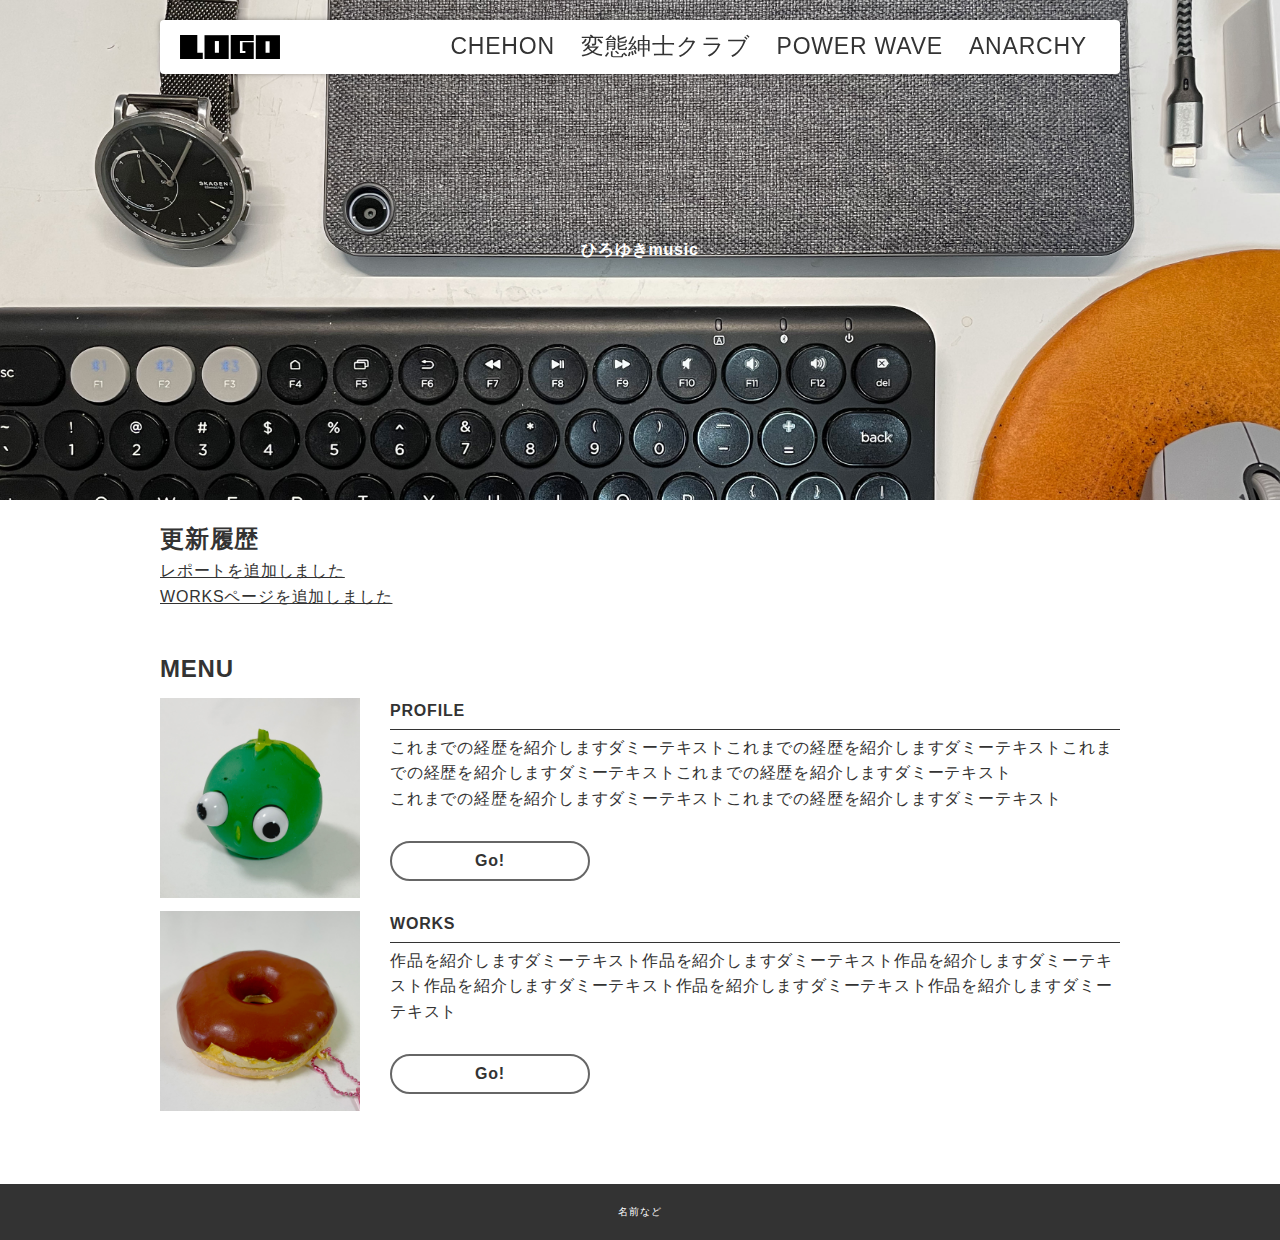
==== index.html @ 75f78163 "タイトル変える" ====
<!DOCTYPE html>
<html lang="ja">
  <head>
    <meta charset="UTF-8" />
    <meta http-equiv="X-UA-Compatible" content="IE=edge" />
    <meta name="viewport" content="width=device-width, initial-scale=1.0" />
    <link rel="stylesheet" href="./css/style.css" />

    <!-- cdnからjquery読み込み -->
    <script
      src="https://code.jquery.com/jquery-3.6.0.js"
      integrity="sha256-H+K7U5CnXl1h5ywQfKtSj8PCmoN9aaq30gDh27Xc0jk="
      crossorigin="anonymous"
    ></script>
    
    <script src="./js/main.js"></script>
    <title>トップページ</title>
  </head>
  <body>
    <header>
      <div class="inner">
        <div id="menu_btn"></div>
        <p id="header_logo">
          <a href="./index.html"><img src="./images/logo.svg" alt="" /></a>
        </p>
        <ul id="global_menu">
          <li><a href="./profile.html">CHEHON</a></li>
          <li><a href="./works.html">変態紳士クラブ</a></li>
          <li><a href="./slide.html">POWER WAVE</a></li>
          <li><a href="./report.html">ANARCHY</a></li>
        </ul>
      </div>
    </header>

    <div class="top_eye_catch"> ひろゆきmusic</div>

    <div class="contents">
      <section class="sec">
        <h2>更新履歴</h2>
        <ul>
          <li><a href="./report.html">レポートを追加しました</a></li>
          <li><a href="./works.html">WORKSページを追加しました</a></li>
        </ul>
      </section>

      <section class="sec">
        <h2>MENU</h2>
        <div class="link_menu">
          <div class="each_link">
            <div class="link_pic">
              <img src="./images/toy01.jpg" />
            </div>
            <div class="link_txt">
              <p class="link_title">PROFILE</p>
              <div>
                これまでの経歴を紹介しますダミーテキストこれまでの経歴を紹介しますダミーテキストこれまでの経歴を紹介しますダミーテキストこれまでの経歴を紹介しますダミーテキスト<br />
                これまでの経歴を紹介しますダミーテキストこれまでの経歴を紹介しますダミーテキスト
              </div>
              <a class="link_btn" href="./profile.html">Go!</a>
            </div>
          </div>

          <div class="each_link">
            <div class="link_pic">
              <img src="./images/toy02.jpg" />
            </div>
            <div class="link_txt">
              <p class="link_title">WORKS</p>
              <div>
                作品を紹介しますダミーテキスト作品を紹介しますダミーテキスト作品を紹介しますダミーテキスト作品を紹介しますダミーテキスト作品を紹介しますダミーテキスト作品を紹介しますダミーテキスト
              </div>
              <a class="link_btn" href="./works.html">Go!</a>
            </div>
          </div>
        </div>
      </section>
    </div>

    <footer>名前など</footer>
  </body>
</html>
---- css/style.css ----
@charset "UTF-8";
/*======================================================
基本 全体の設定
======================================================*/
* {
  box-sizing: border-box;
  margin: 0;
  padding: 0;
}

html,
body {
  height: 100%;
  font-feature-settings: "palt";
  background-color: #fff;
  position: relative;
}

body {
  font-size: 16px;
  line-height: 1.6;
  font-family: "游ゴシック体", YuGothic, "游ゴシック", "Yu Gothic", "ヒラギノ角ゴ ProN W3", "Hiragino Kaku Gothic ProN", "メイリオ", Meiryo, sans-serif;
  color: #333333;
  letter-spacing: 0.05em;
}

a {
  color: inherit;
  transition: 0.3s all;/* 値が変わった場合、0.3秒かけて変化する */
}

/* a:hoverはマウスオーバーしたときのセレクタ */
a:hover {
  opacity: 0.7;
}

/* 画像は親要素からはみ出さないように最大幅を100%に */
img {
  max-width: 100%;
  height: auto;
}

/* リストの先頭に・がつかないように */
li {
  list-style: none;
}

@media (min-width: 901px) {
  .sp_only {
    display: none !important;
  }
}

@media (max-width: 900px) {
  .pc_only {
    display: none !important;
  }
}




/*======================================================
header
======================================================*/
header {
  position: fixed;/* position: fixedにするとスクロールしても同じ位置に表示される */
  z-index: 2; /* z-indexはレイヤーの前後関係。数字が大きくなるほど手前 */
  max-width: 1000px;/* max-widthは最大幅 ウィンドウが小さくなればそれに合わせてせまくなる */
  top: 0;
  left: 0;
  right: 0;
  margin: auto;
}

header a {
  display: block;
  text-decoration: none;/* a要素にもともと付く下線をなしに */
}

header .inner {
  background-color: #fff;
  position: relative;
  display: flex;
  justify-content: space-between;
  padding: 15px 20px;
  box-shadow: 0px 0px 5px rgba(0, 0, 0, 0.35);
  border-radius: 4px;
  margin: 20px;
}

/* ロゴ */
#header_logo img {
  display: block;
  width: 100px;
}

/* メニュー */
#global_menu {
  display: flex;
  font-size: 23px;
  position: relative;
}



#global_menu a {
  padding: 0px 13px;
  line-height: 1;
  position: relative;
}

#global_menu li {
  position: relative;
}

#global_menu li.current::before {
  content: "";
  bottom: 2px;
  position: absolute;
  width: 100%;
  height: 10px;
  background-color: #ccc;
}

#menu_btn{
  position: absolute;
  width: 40px;
  height: 40px;
  border-radius: 20px;
  right: 10px;
  top: 7px;
  background-color: #ccc;
  z-index: 30;
  cursor: pointer;
  display: none;
}

/* レスポンシブ */
@media (max-width: 900px) {
  header .inner {
    flex-direction: column;
  }

  #global_menu {
    flex-direction: column;
    display: none;
  }

  .open_menu #global_menu {
    display: flex;
  }

  #global_menu li a{
    padding: 10px 0;
    text-align: center;
  }

  #menu_btn{
    display: block;
  }
}

/*======================================================
footer
======================================================*/
footer {
  background-color: #333;
  color: #fff;
  text-align: center;
  padding: 20px;
  font-size: 10px;
}


/*======================================================
コンテンツ共通
======================================================*/

body.contents_page {/* classにcontents_pageが指定されているbodyタグ */
  padding-top: 100px;
}

.sec{
  margin-bottom: 40px;
}

.contents {
  max-width: 1000px;
  min-height: 600px;
  padding: 20px;
  margin: auto;
}

/* =================================================
トップページ
================================================= */
.top_eye_catch {
  height: 500px;
  color: #fff;
  font-weight: bold;
  background-image: url(../images/top.jpg);/* 背景画像 */
  background-size: cover;/* 背景画像のサイズ 要素いっぱいに表示 */
  background-position: center center;/* 背景画像の位置 */
  background-attachment: fixed;/* スクロールしたときの背景画像の位置 固定 */
  
  /* 上下左右中央テクニック https://ics.media/entry/17522/ */
  display: flex;
  align-items: center;
  justify-content: center;
}

.link_menu{
  padding-top: 10px;
}

.each_link{
  display: flex;
}

.each_link .link_pic{
  width: 200px;
}

.each_link .link_txt{
  margin-left: 30px;
  flex: 1;
}

.each_link .link_title{
  font-weight: bold;
  padding-bottom: 5px;
  margin-bottom: 5px;
  border-bottom: 1px solid #333;
}

a.link_btn{
  text-decoration: none;
  font-weight: bold;
  display: block;
  margin: 30px 0;
  border: 2px solid #666;
  padding: 5px;
  text-align: center;
  border-radius: 50px;
  width: 200px;
}

a.link_btn:hover{/* classがlink_btnのaタグのマウスオーバー時 */
  opacity: 1;/* 半透明にならないように上書き */
  border-radius: 0;
  color: #fff;
  background-color: #333;
}

/* =================================================
worksページ
================================================= */

.thumb_list {
  display: flex;
  flex-wrap: wrap;
  margin: 0 -10px;
}

.thumb_list li {
  width: 25%;
  padding: 10px;
}

@media (max-width: 900px) {
  .thumb_list li {
    width: 50%;
  }
}

@media (max-width: 500px) {
  .thumb_list li {
    width: 100%;
  }
}

.thumb_list li a {
  display: block;
  height: 120px;
  border: 1px solid #ccc;
  opacity: 1;
  overflow: hidden;/* はみ出た部分は隠す */
}

.thumb_list li a img {
  display: block;
  width: 100%;
  height: 100%;
  object-fit: cover;
  object-position: center center;
  
  transition: 0.4s all;
}

/* マウスオーバー時、中の画像が1.3倍になって10度傾く */
.thumb_list li a:hover img{
  transform: scale(1.3) rotate(10deg);
}

/*======================================================
reportページ
======================================================*/

.report_eye_catch {
  height: 300px;
  background-image: url(../images/report.jpg);
  background-size: cover;
  background-position: center center;
  display: flex;
  align-items: center;
  justify-content: center;
  color: #fff;
  font-weight: bold;
}

.report {
  border: 1px solid #ccc;
  padding: 40px;
}

.report .outline {
  margin-bottom: 40px;
  display: flex;
}

@media (max-width: 900px) {
  .report .outline {
    display: block;
  }
}

.report .outline .pic {
  width: 45%;
  border: 3px solid #999;
}

.report .outline .txt {
  flex: 1;
  padding-left: 20px;
}

.report h1 {
  margin-bottom: 20px;
  padding-left: 10px;
  border-left: 5px solid #ff9a02;
}

.ex_link {
  display: inline-block;
  position: relative;
  padding: 4px;
  padding-left: 26px;
}

.ex_link::before {
  box-sizing: border-box;
  content: "";
  display: block;
  width: 20px;
  height: 14px;
  border: 3px solid #666;
  border-radius: 3px;
  position: absolute;
  left: 0;
  top: 0;
  bottom: 0;
  margin: auto;
}

/* =================================================
profileページ
================================================= */
.profile_container{
  writing-mode: vertical-rl;
  width: 100%;
  height: 300px;
  overflow: auto;
}

.profile_container h3{
  margin-right: 30px;
}



/*======================================================
汎用
======================================================*/
.mb_m {
  margin-bottom: 20px;
}
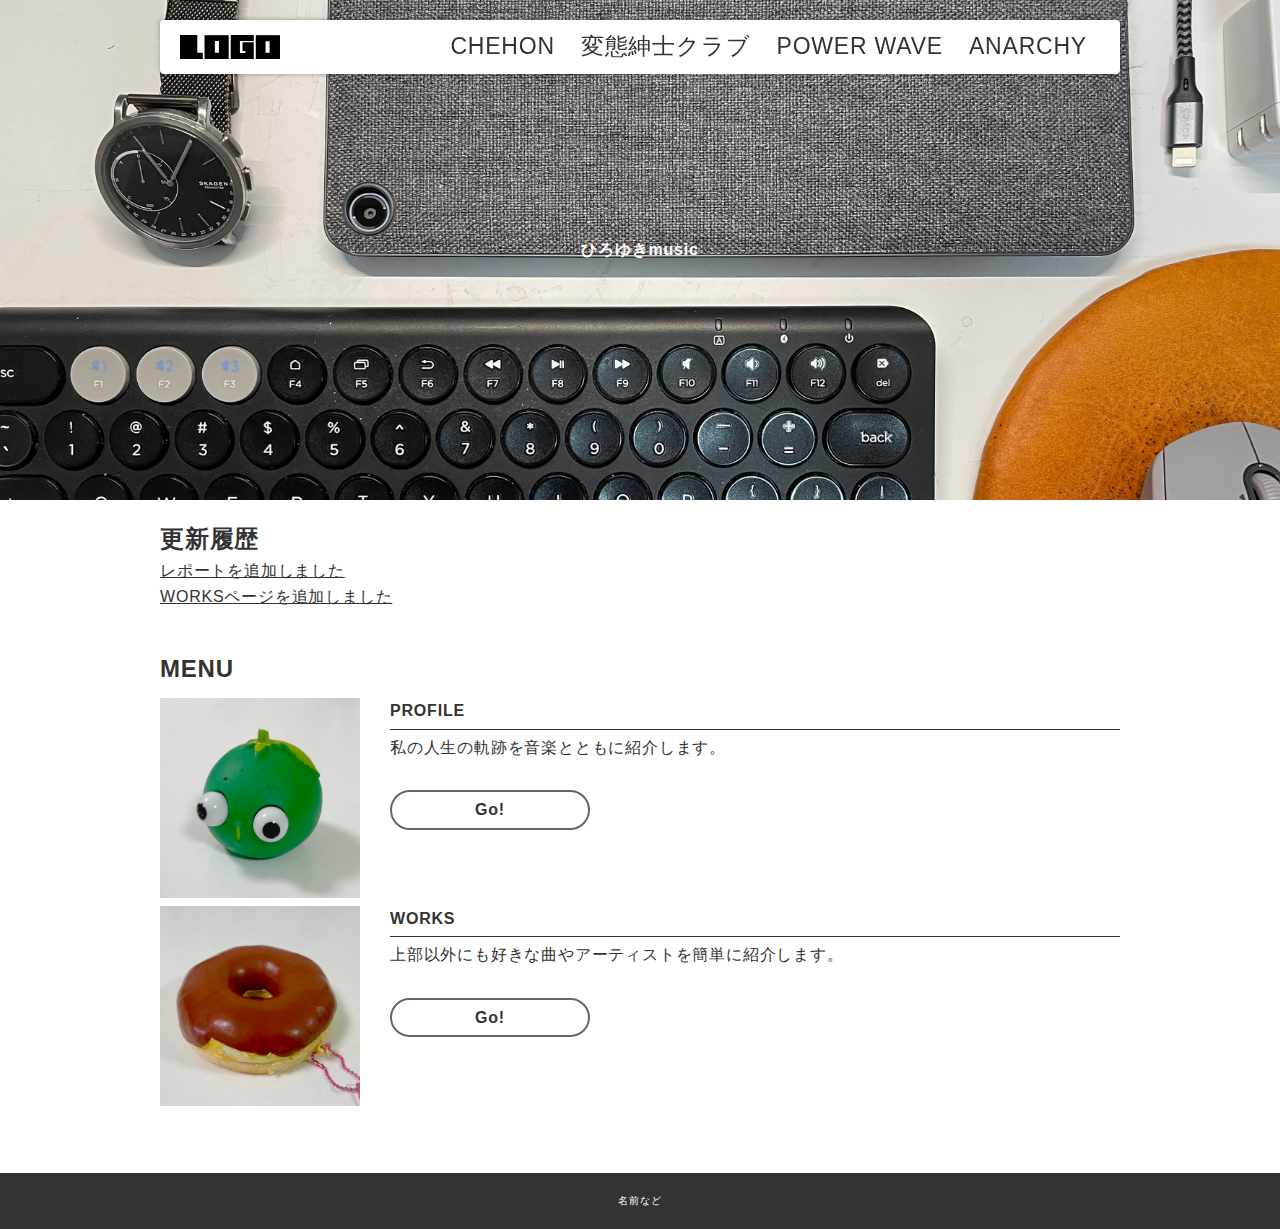
==== commit 188b4743: "タイトル" ====
--- a/index.html
+++ b/index.html
@@ -53,8 +53,7 @@
             <div class="link_txt">
               <p class="link_title">PROFILE</p>
               <div>
-                これまでの経歴を紹介しますダミーテキストこれまでの経歴を紹介しますダミーテキストこれまでの経歴を紹介しますダミーテキストこれまでの経歴を紹介しますダミーテキスト<br />
-                これまでの経歴を紹介しますダミーテキストこれまでの経歴を紹介しますダミーテキスト
+               私の人生の軌跡を音楽とともに紹介します。
               </div>
               <a class="link_btn" href="./profile.html">Go!</a>
             </div>
@@ -67,7 +66,7 @@
             <div class="link_txt">
               <p class="link_title">WORKS</p>
               <div>
-                作品を紹介しますダミーテキスト作品を紹介しますダミーテキスト作品を紹介しますダミーテキスト作品を紹介しますダミーテキスト作品を紹介しますダミーテキスト作品を紹介しますダミーテキスト
+                上部以外にも好きな曲やアーティストを簡単に紹介します。
               </div>
               <a class="link_btn" href="./works.html">Go!</a>
             </div>
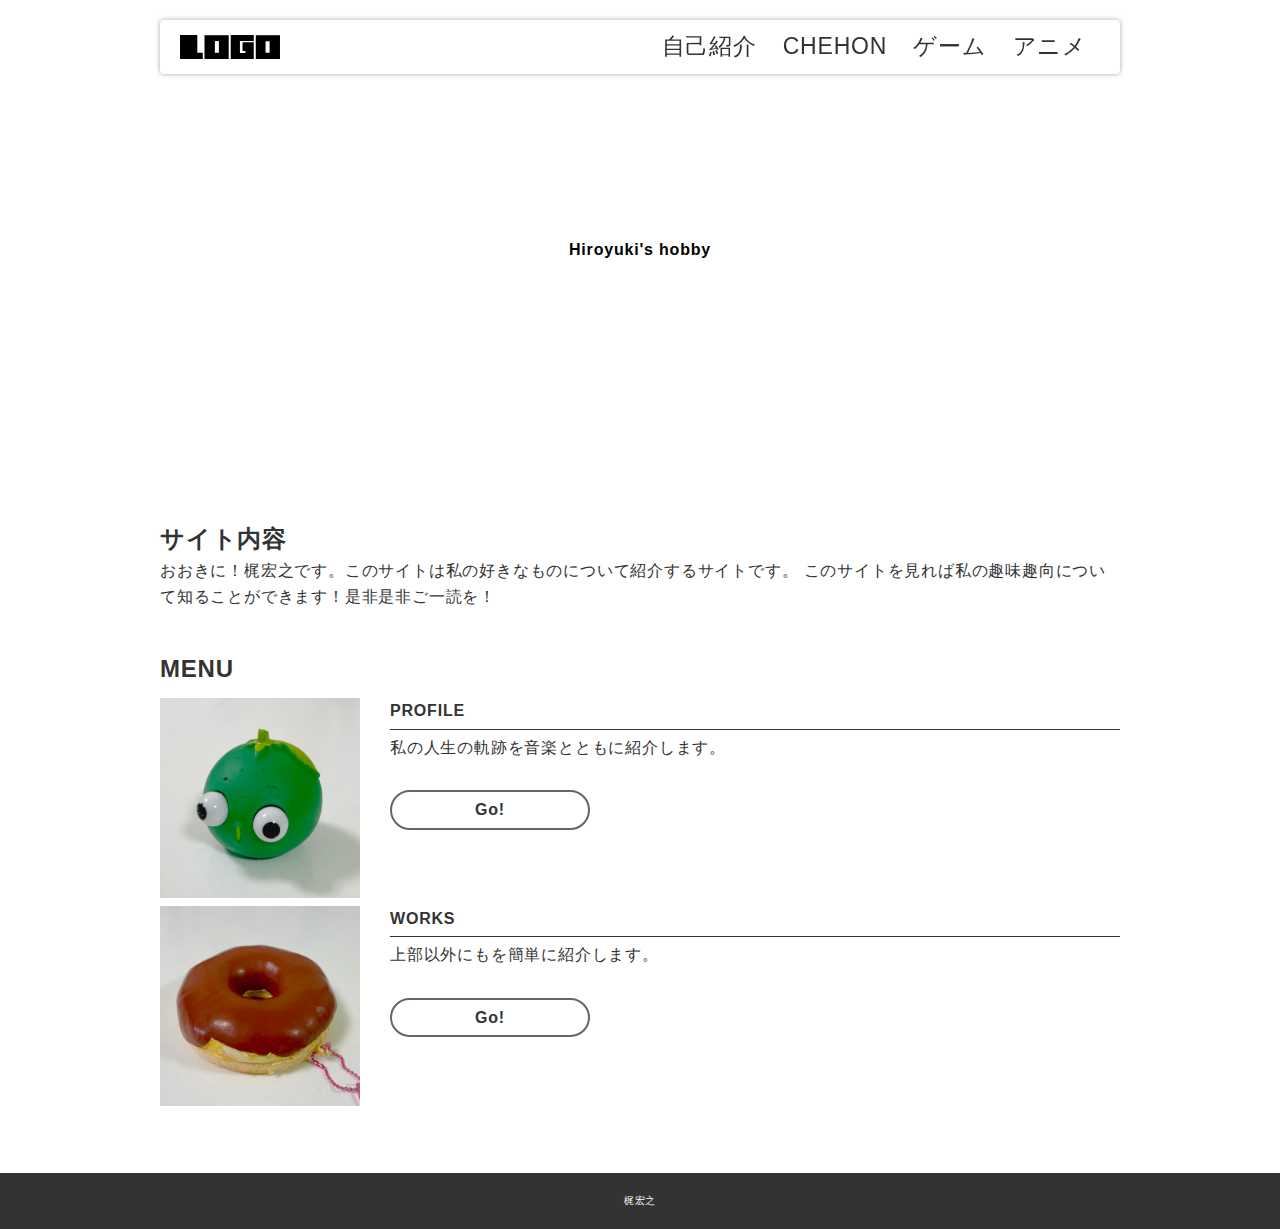
==== commit a04cfdb7: "hennkou" ====
--- a/index.html
+++ b/index.html
@@ -24,22 +24,24 @@
           <a href="./index.html"><img src="./images/logo.svg" alt="" /></a>
         </p>
         <ul id="global_menu">
+          <li><a href="./works.html">自己紹介</a></li>
           <li><a href="./profile.html">CHEHON</a></li>
-          <li><a href="./works.html">変態紳士クラブ</a></li>
-          <li><a href="./slide.html">POWER WAVE</a></li>
-          <li><a href="./report.html">ANARCHY</a></li>
+          <li><a href="./slide.html">ゲーム</a></li>
+          <li><a href="./report.html">アニメ</a></li>
         </ul>
       </div>
     </header>
 
-    <div class="top_eye_catch"> ひろゆきmusic</div>
+    <div class="top_eye_catch"> Hiroyuki's hobby</div>
 
     <div class="contents">
       <section class="sec">
-        <h2>更新履歴</h2>
+        <h2>サイト内容</h2>
         <ul>
-          <li><a href="./report.html">レポートを追加しました</a></li>
-          <li><a href="./works.html">WORKSページを追加しました</a></li>
+          <li>おおきに！梶宏之です。このサイトは私の好きなものについて紹介するサイトです。
+            このサイトを見れば私の趣味趣向について知ることができます！是非是非ご一読を！
+          </li>
+          <li></li>
         </ul>
       </section>
 
@@ -66,7 +68,7 @@
             <div class="link_txt">
               <p class="link_title">WORKS</p>
               <div>
-                上部以外にも好きな曲やアーティストを簡単に紹介します。
+                上部以外にもを簡単に紹介します。
               </div>
               <a class="link_btn" href="./works.html">Go!</a>
             </div>
@@ -75,6 +77,6 @@
       </section>
     </div>
 
-    <footer>名前など</footer>
+    <footer>梶宏之</footer>
   </body>
 </html>
--- a/css/style.css
+++ b/css/style.css
@@ -197,9 +197,9 @@
 ================================================= */
 .top_eye_catch {
   height: 500px;
-  color: #fff;
+  color: rgb(0, 0, 0);
   font-weight: bold;
-  background-image: url(../images/top.jpg);/* 背景画像 */
+  background-image: url("");/* 背景画像 */
   background-size: cover;/* 背景画像のサイズ 要素いっぱいに表示 */
   background-position: center center;/* 背景画像の位置 */
   background-attachment: fixed;/* スクロールしたときの背景画像の位置 固定 */
@@ -376,12 +376,6 @@
 /* =================================================
 profileページ
 ================================================= */
-.profile_container{
-  writing-mode: vertical-rl;
-  width: 100%;
-  height: 300px;
-  overflow: auto;
-}
 
 .profile_container h3{
   margin-right: 30px;
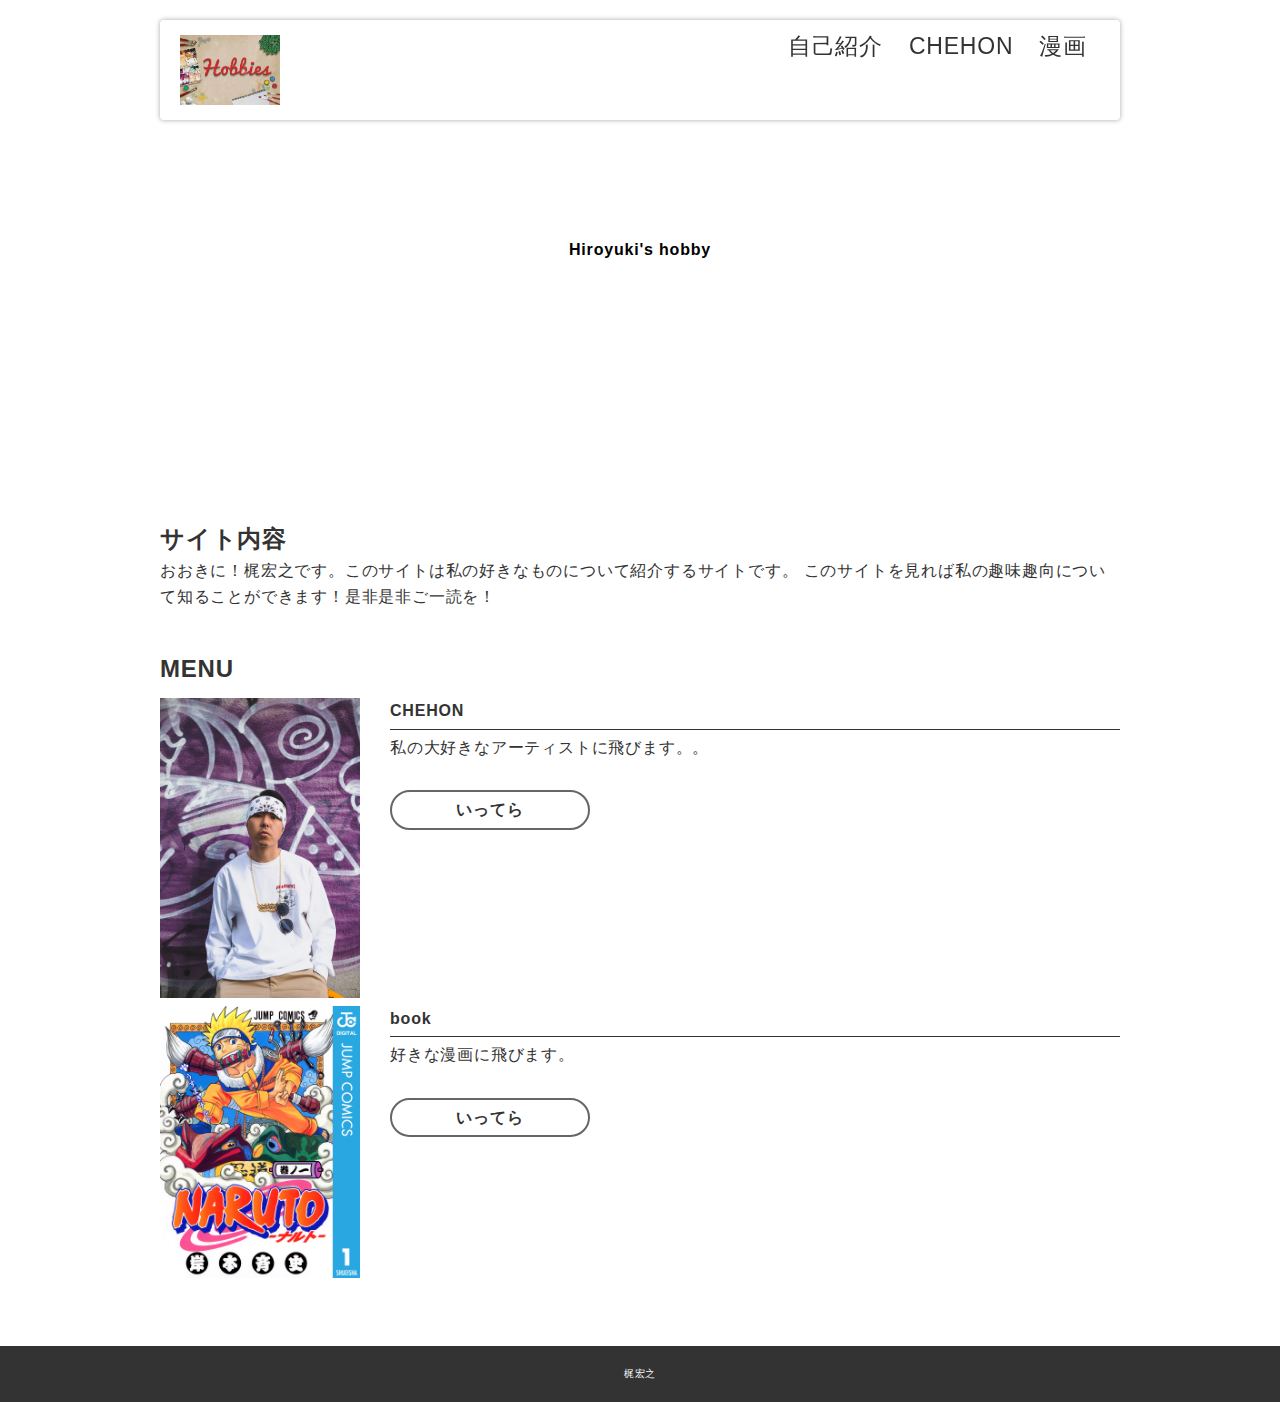
==== commit 76a5cb4f: "finish" ====
--- a/index.html
+++ b/index.html
@@ -21,13 +21,12 @@
       <div class="inner">
         <div id="menu_btn"></div>
         <p id="header_logo">
-          <a href="./index.html"><img src="./images/logo.svg" alt="" /></a>
+          <a href="./index.html"><img src="/images/hobby.webp" alt="" /></a>
         </p>
         <ul id="global_menu">
           <li><a href="./works.html">自己紹介</a></li>
           <li><a href="./profile.html">CHEHON</a></li>
-          <li><a href="./slide.html">ゲーム</a></li>
-          <li><a href="./report.html">アニメ</a></li>
+          <li><a href="./report.html">漫画</a></li>
         </ul>
       </div>
     </header>
@@ -50,27 +49,28 @@
         <div class="link_menu">
           <div class="each_link">
             <div class="link_pic">
-              <img src="./images/toy01.jpg" />
+              <img src="/images/chehon.jpg" />
             </div>
             <div class="link_txt">
-              <p class="link_title">PROFILE</p>
+              <p class="link_title">CHEHON</p>
               <div>
-               私の人生の軌跡を音楽とともに紹介します。
+               私の大好きなアーティストに飛びます。。
               </div>
-              <a class="link_btn" href="./profile.html">Go!</a>
+              <a class="link_btn" href="./profile.html">いってら</a>
             </div>
           </div>
 
           <div class="each_link">
             <div class="link_pic">
-              <img src="./images/toy02.jpg" />
+              <img src="/images/naruto.jpg" />
             </div>
             <div class="link_txt">
-              <p class="link_title">WORKS</p>
+              <p class="link_title">book</p>
               <div>
-                上部以外にもを簡単に紹介します。
+                好きな漫画に飛びます。
               </div>
-              <a class="link_btn" href="./works.html">Go!</a>
+              <a class="link_btn" href="./report.html">いってら
+              </a>
             </div>
           </div>
         </div>
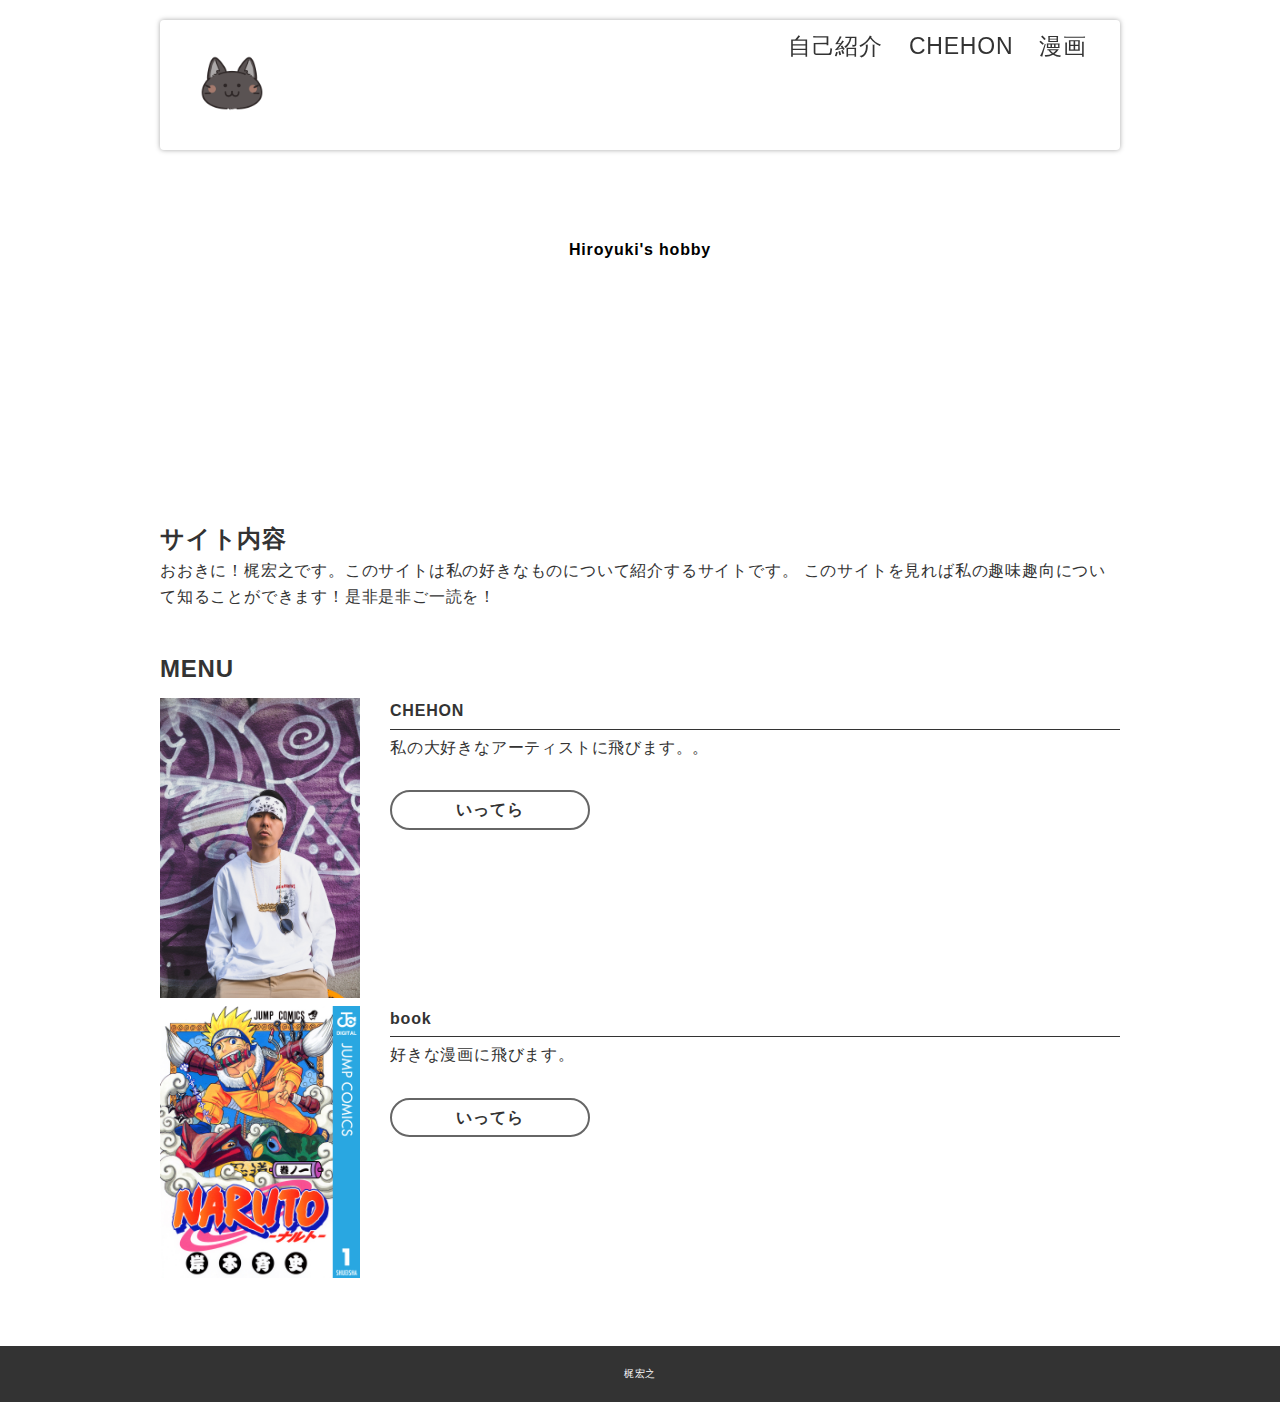
==== commit 5f7c3ff5: "make" ====
--- a/index.html
+++ b/index.html
@@ -21,7 +21,7 @@
       <div class="inner">
         <div id="menu_btn"></div>
         <p id="header_logo">
-          <a href="./index.html"><img src="/images/hobby.webp" alt="" /></a>
+          <a href="./index.html"><img src="/images/neko.png" alt="画像" /></a>
         </p>
         <ul id="global_menu">
           <li><a href="./works.html">自己紹介</a></li>
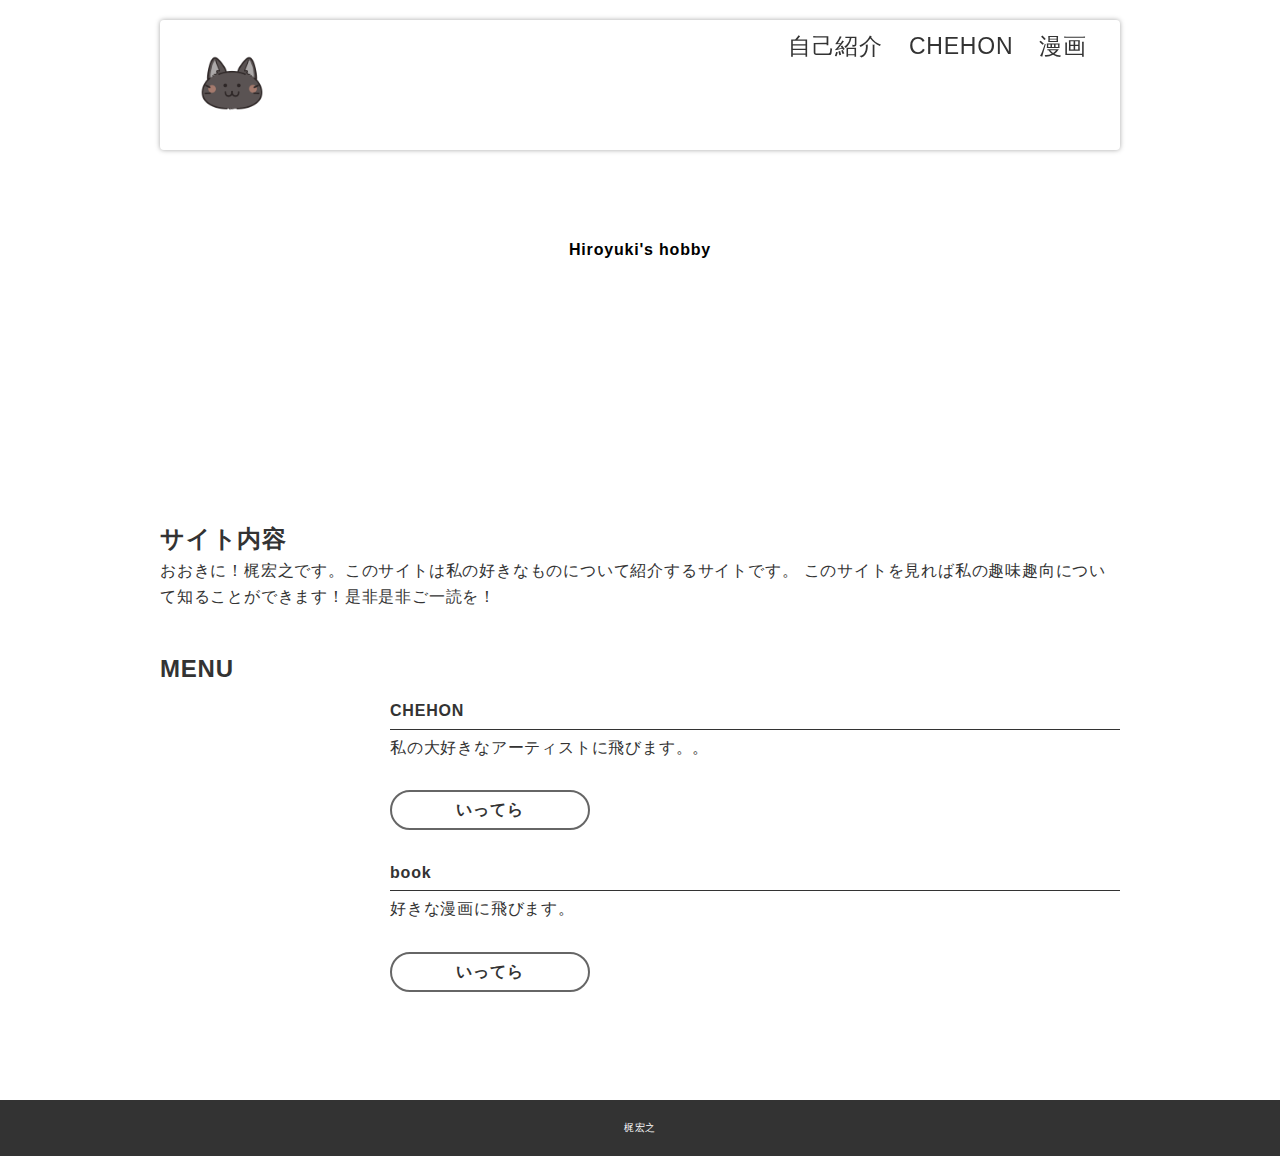
==== commit 6b966bf6: "gazo" ====
--- a/index.html
+++ b/index.html
@@ -49,7 +49,7 @@
         <div class="link_menu">
           <div class="each_link">
             <div class="link_pic">
-              <img src="/images/chehon.jpg" />
+              
             </div>
             <div class="link_txt">
               <p class="link_title">CHEHON</p>
@@ -62,7 +62,7 @@
 
           <div class="each_link">
             <div class="link_pic">
-              <img src="/images/naruto.jpg" />
+              
             </div>
             <div class="link_txt">
               <p class="link_title">book</p>
